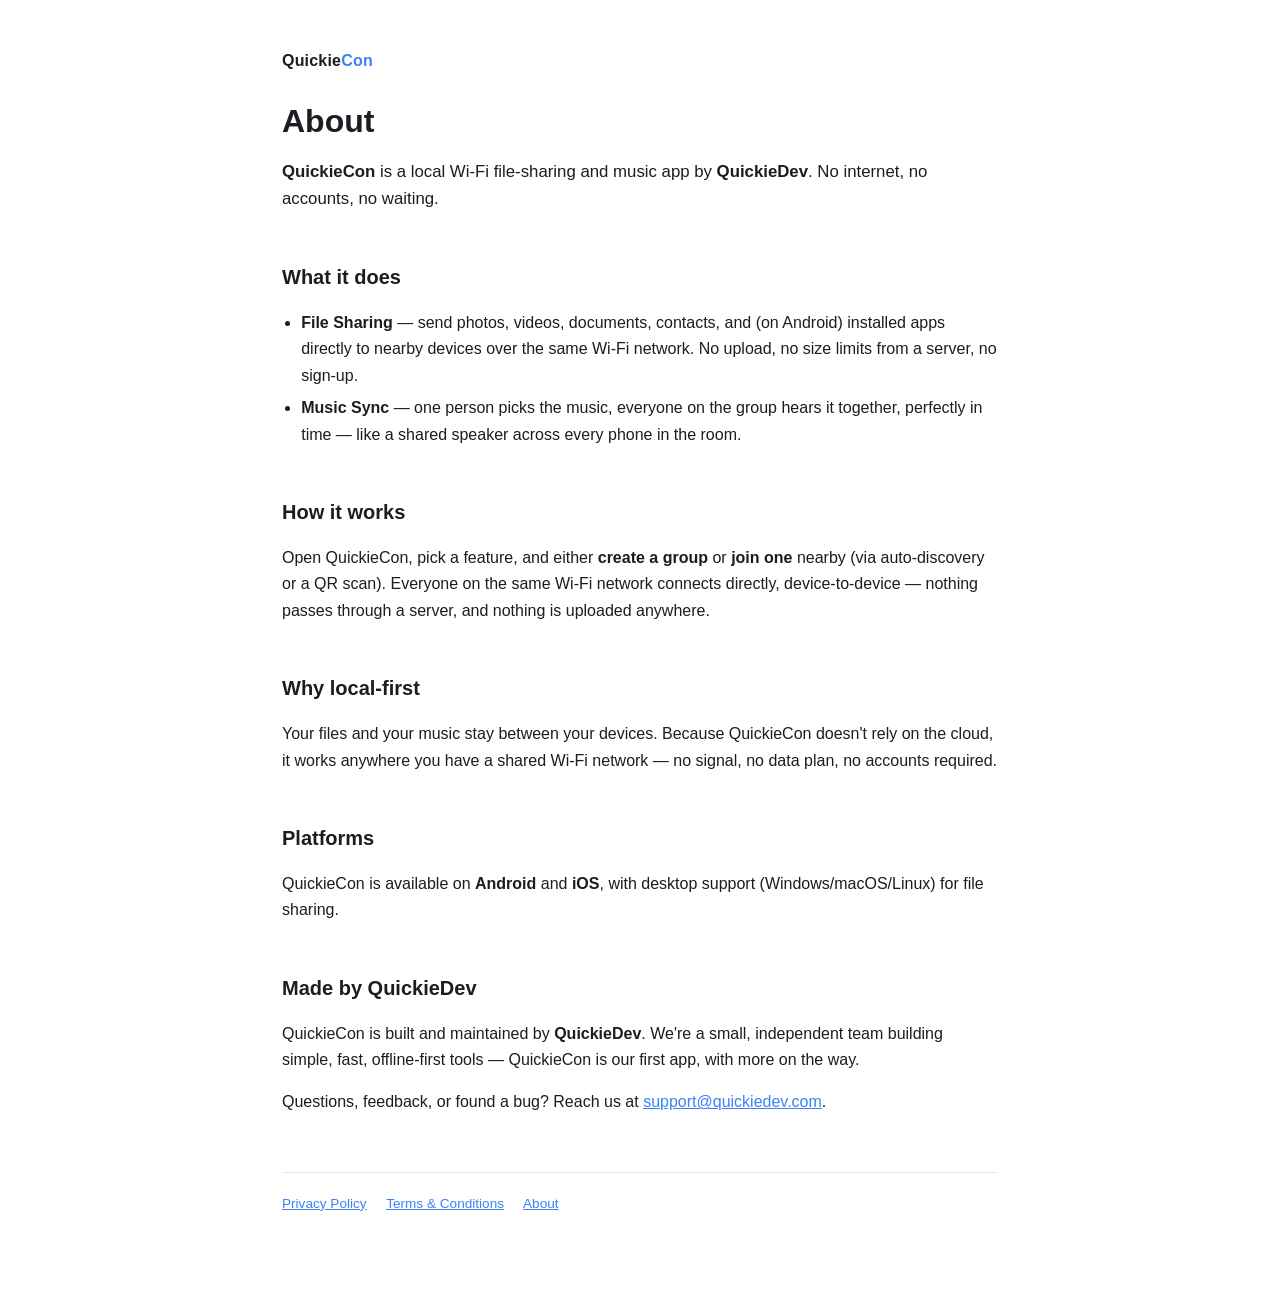
==== about.html @ 8869974a "quickie con release docs" ====
<!DOCTYPE html>
<html lang="en">
<head>
  <meta charset="utf-8">
  <meta name="viewport" content="width=device-width, initial-scale=1">
  <title>About — QuickieCon</title>
  <link rel="stylesheet" href="styles.css">
</head>
<body>
  <main>
    <a class="brand" href="index.html">Quickie<span>Con</span></a>
    <h1>About</h1>

    <p class="lead"><strong>QuickieCon</strong> is a local Wi-Fi file-sharing and music app by <strong>QuickieDev</strong>. No internet, no accounts, no waiting.</p>

    <h2>What it does</h2>
    <ul>
      <li><strong>File Sharing</strong> — send photos, videos, documents, contacts, and (on Android) installed apps directly to nearby devices over the same Wi-Fi network. No upload, no size limits from a server, no sign-up.</li>
      <li><strong>Music Sync</strong> — one person picks the music, everyone on the group hears it together, perfectly in time — like a shared speaker across every phone in the room.</li>
    </ul>

    <h2>How it works</h2>
    <p>Open QuickieCon, pick a feature, and either <strong>create a group</strong> or <strong>join one</strong> nearby (via auto-discovery or a QR scan). Everyone on the same Wi-Fi network connects directly, device-to-device — nothing passes through a server, and nothing is uploaded anywhere.</p>

    <h2>Why local-first</h2>
    <p>Your files and your music stay between your devices. Because QuickieCon doesn't rely on the cloud, it works anywhere you have a shared Wi-Fi network — no signal, no data plan, no accounts required.</p>

    <h2>Platforms</h2>
    <p>QuickieCon is available on <strong>Android</strong> and <strong>iOS</strong>, with desktop support (Windows/macOS/Linux) for file sharing.</p>

    <h2>Made by QuickieDev</h2>
    <p>QuickieCon is built and maintained by <strong>QuickieDev</strong>. We're a small, independent team building simple, fast, offline-first tools — QuickieCon is our first app, with more on the way.</p>
    <p>Questions, feedback, or found a bug? Reach us at <a href="mailto:support@quickiedev.com">support@quickiedev.com</a>.</p>

    <footer>
      <a href="privacy.html">Privacy Policy</a>
      <a href="terms.html">Terms &amp; Conditions</a>
      <a href="about.html">About</a>
    </footer>
  </main>
</body>
</html>
---- styles.css ----
:root {
  --bg: #ffffff;
  --fg: #1a1d21;
  --muted: #5b6570;
  --accent: #3b82f6;
  --rule: #e6e9ec;
  --card: #f7f9fb;
}
@media (prefers-color-scheme: dark) {
  :root {
    --bg: #0f1216;
    --fg: #e7ebef;
    --muted: #9aa4ae;
    --accent: #60a5fa;
    --rule: #232a31;
    --card: #161b21;
  }
}
* { box-sizing: border-box; }
html { -webkit-text-size-adjust: 100%; }
body {
  margin: 0;
  background: var(--bg);
  color: var(--fg);
  font: 16px/1.65 -apple-system, BlinkMacSystemFont, "Segoe UI", Roboto, Helvetica, Arial, sans-serif;
}
main {
  max-width: 760px;
  margin: 0 auto;
  padding: 48px 22px 80px;
}
.brand {
  display: inline-block;
  font-weight: 700;
  letter-spacing: .2px;
  text-decoration: none;
  color: var(--fg);
  margin-bottom: 28px;
}
.brand span { color: var(--accent); }
h1 {
  font-size: 2rem;
  line-height: 1.2;
  margin: 0 0 6px;
}
h2 {
  font-size: 1.25rem;
  margin: 40px 0 10px;
  padding-top: 8px;
}
h3 { font-size: 1.05rem; margin: 26px 0 8px; }
.meta {
  color: var(--muted);
  font-size: .9rem;
  margin: 0 0 8px;
}
.lead { font-size: 1.05rem; }
hr {
  border: 0;
  border-top: 1px solid var(--rule);
  margin: 32px 0;
}
a { color: var(--accent); }
ul { padding-left: 1.2em; }
li { margin: 6px 0; }
strong { font-weight: 600; }
footer {
  margin-top: 56px;
  padding-top: 20px;
  border-top: 1px solid var(--rule);
  color: var(--muted);
  font-size: .85rem;
}
footer a { margin-right: 16px; }
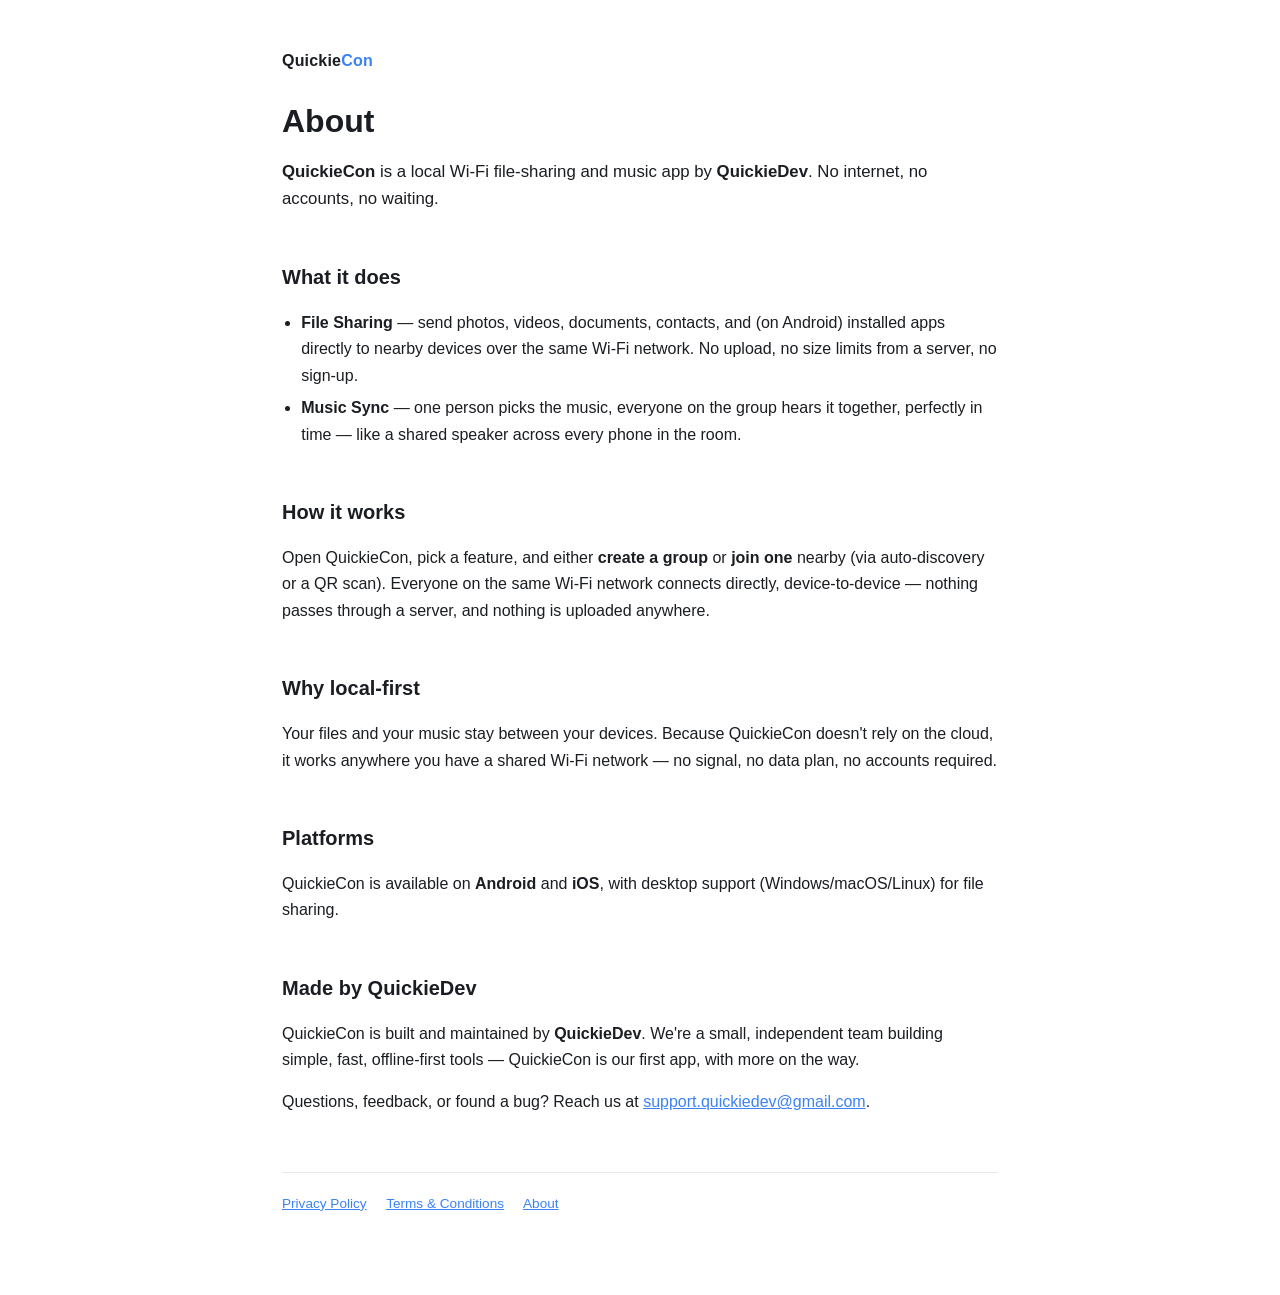
==== commit 005d6371: "9-23-26" ====
--- a/about.html
+++ b/about.html
@@ -30,7 +30,7 @@
 
     <h2>Made by QuickieDev</h2>
     <p>QuickieCon is built and maintained by <strong>QuickieDev</strong>. We're a small, independent team building simple, fast, offline-first tools — QuickieCon is our first app, with more on the way.</p>
-    <p>Questions, feedback, or found a bug? Reach us at <a href="mailto:support@quickiedev.com">support@quickiedev.com</a>.</p>
+    <p>Questions, feedback, or found a bug? Reach us at <a href="mailto:support.quickiedev@gmail.com">support.quickiedev@gmail.com</a>.</p>
 
     <footer>
       <a href="privacy.html">Privacy Policy</a>
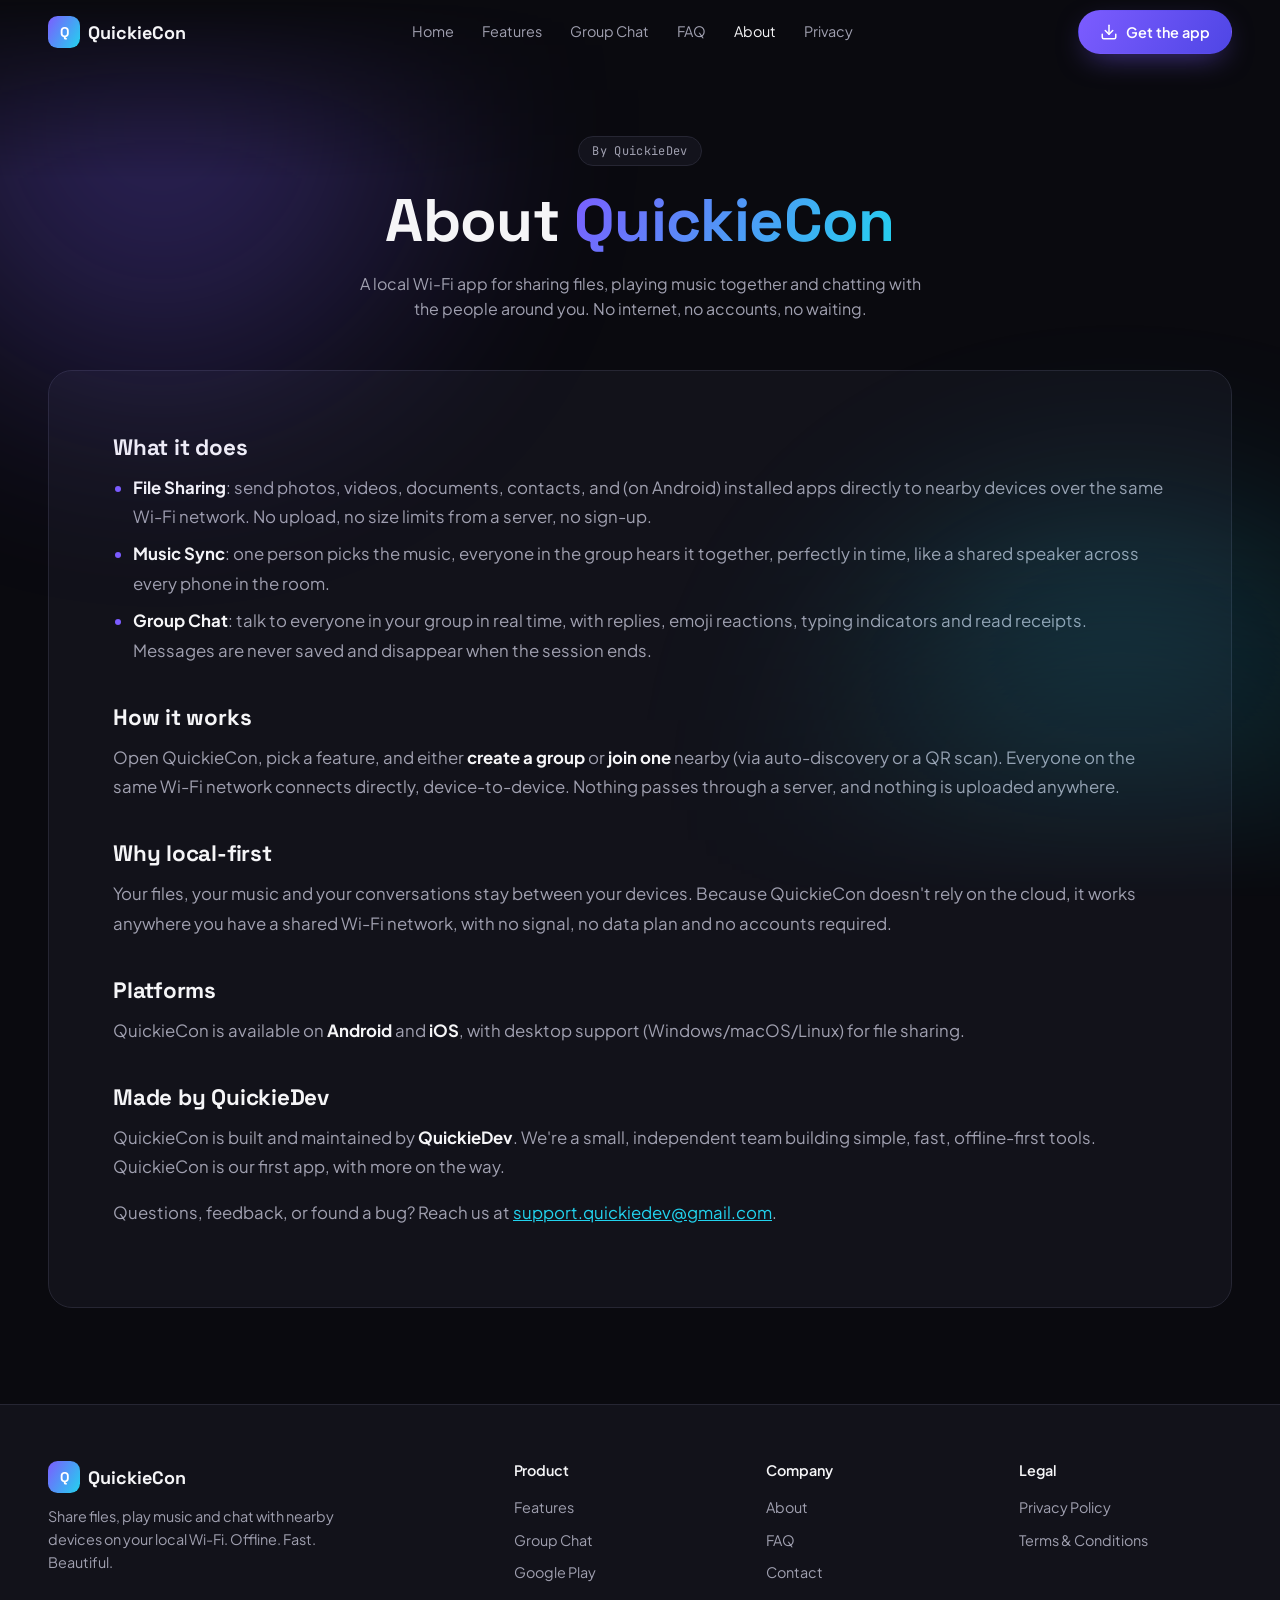
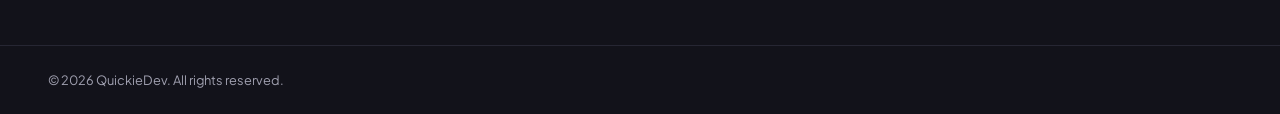
==== commit 329bc6ba: "website improvement" ====
--- a/about.html
+++ b/about.html
@@ -4,39 +4,118 @@
   <meta charset="utf-8">
   <meta name="viewport" content="width=device-width, initial-scale=1">
   <title>About — QuickieCon</title>
+  <meta name="description" content="QuickieCon is a local Wi-Fi app for sharing files, playing music together and group chat, by QuickieDev.">
+  <meta name="theme-color" content="#0a0a0f">
+  <script>document.documentElement.classList.add('js')</script>
+  <link rel="preconnect" href="https://fonts.googleapis.com">
+  <link rel="preconnect" href="https://fonts.gstatic.com" crossorigin>
+  <link rel="stylesheet" href="https://fonts.googleapis.com/css2?family=JetBrains+Mono:wght@400;500&family=Plus+Jakarta+Sans:wght@400;500;600&family=Space+Grotesk:wght@500;600;700&display=swap">
   <link rel="stylesheet" href="styles.css">
+  <script src="site.js" defer></script>
 </head>
 <body>
-  <main>
-    <a class="brand" href="index.html">Quickie<span>Con</span></a>
-    <h1>About</h1>
+  <a class="skip" href="#main">Skip to content</a>
 
-    <p class="lead"><strong>QuickieCon</strong> is a local Wi-Fi file-sharing and music app by <strong>QuickieDev</strong>. No internet, no accounts, no waiting.</p>
+  <header class="site-header">
+    <div class="container nav-bar">
+      <a class="logo" href="index.html" aria-label="QuickieCon home"><span class="logo-mark">Q</span>QuickieCon</a>
+      <nav class="nav-links" aria-label="Primary">
+        <a href="index.html">Home</a>
+        <a href="index.html#features">Features</a>
+        <a href="index.html#chat">Group Chat</a>
+        <a href="index.html#faq">FAQ</a>
+        <a href="about.html" aria-current="page">About</a>
+        <a href="privacy.html">Privacy</a>
+      </nav>
+      <a class="btn btn-primary nav-cta" href="https://play.google.com/store/apps/details?id=com.quickie.quickiecon.share" target="_blank" rel="noopener">
+        <svg class="i" aria-hidden="true"><use href="icons.svg#download"/></svg>Get the app
+      </a>
+      <button class="menu-btn" type="button" aria-label="Open menu" aria-expanded="false" aria-controls="mobile-nav">
+        <svg class="i open-icon" aria-hidden="true"><use href="icons.svg#menu"/></svg>
+        <svg class="i close" aria-hidden="true"><use href="icons.svg#x"/></svg>
+      </button>
+    </div>
+    <nav class="mobile-nav" id="mobile-nav" aria-label="Mobile">
+      <div class="container">
+        <a href="index.html">Home</a>
+        <a href="index.html#features">Features</a>
+        <a href="index.html#chat">Group Chat</a>
+        <a href="index.html#faq">FAQ</a>
+        <a href="about.html" aria-current="page">About</a>
+        <a href="privacy.html">Privacy</a>
+        <a class="btn btn-primary" href="https://play.google.com/store/apps/details?id=com.quickie.quickiecon.share" target="_blank" rel="noopener">
+          <svg class="i" aria-hidden="true"><use href="icons.svg#download"/></svg>Get it on Google Play
+        </a>
+      </div>
+    </nav>
+  </header>
 
-    <h2>What it does</h2>
-    <ul>
-      <li><strong>File Sharing</strong> — send photos, videos, documents, contacts, and (on Android) installed apps directly to nearby devices over the same Wi-Fi network. No upload, no size limits from a server, no sign-up.</li>
-      <li><strong>Music Sync</strong> — one person picks the music, everyone on the group hears it together, perfectly in time — like a shared speaker across every phone in the room.</li>
-    </ul>
+  <main id="main">
+    <section class="page-hero" data-loop>
+      <div class="glow" aria-hidden="true"></div>
+      <div class="container">
+        <span class="pill" data-reveal>By QuickieDev</span>
+        <h1 data-reveal style="--d:.08s">About <span class="grad">QuickieCon</span></h1>
+        <p data-reveal style="--d:.16s">A local Wi-Fi app for sharing files, playing music together and chatting with the people around you. No internet, no accounts, no waiting.</p>
+      </div>
+    </section>
 
-    <h2>How it works</h2>
-    <p>Open QuickieCon, pick a feature, and either <strong>create a group</strong> or <strong>join one</strong> nearby (via auto-discovery or a QR scan). Everyone on the same Wi-Fi network connects directly, device-to-device — nothing passes through a server, and nothing is uploaded anywhere.</p>
+    <div class="container">
+      <article class="prose" data-reveal>
+        <h2>What it does</h2>
+        <ul>
+          <li><strong>File Sharing</strong>: send photos, videos, documents, contacts, and (on Android) installed apps directly to nearby devices over the same Wi-Fi network. No upload, no size limits from a server, no sign-up.</li>
+          <li><strong>Music Sync</strong>: one person picks the music, everyone in the group hears it together, perfectly in time, like a shared speaker across every phone in the room.</li>
+          <li><strong>Group Chat</strong>: talk to everyone in your group in real time, with replies, emoji reactions, typing indicators and read receipts. Messages are never saved and disappear when the session ends.</li>
+        </ul>
 
-    <h2>Why local-first</h2>
-    <p>Your files and your music stay between your devices. Because QuickieCon doesn't rely on the cloud, it works anywhere you have a shared Wi-Fi network — no signal, no data plan, no accounts required.</p>
+        <h2>How it works</h2>
+        <p>Open QuickieCon, pick a feature, and either <strong>create a group</strong> or <strong>join one</strong> nearby (via auto-discovery or a QR scan). Everyone on the same Wi-Fi network connects directly, device-to-device. Nothing passes through a server, and nothing is uploaded anywhere.</p>
 
-    <h2>Platforms</h2>
-    <p>QuickieCon is available on <strong>Android</strong> and <strong>iOS</strong>, with desktop support (Windows/macOS/Linux) for file sharing.</p>
+        <h2>Why local-first</h2>
+        <p>Your files, your music and your conversations stay between your devices. Because QuickieCon doesn't rely on the cloud, it works anywhere you have a shared Wi-Fi network, with no signal, no data plan and no accounts required.</p>
 
-    <h2>Made by QuickieDev</h2>
-    <p>QuickieCon is built and maintained by <strong>QuickieDev</strong>. We're a small, independent team building simple, fast, offline-first tools — QuickieCon is our first app, with more on the way.</p>
-    <p>Questions, feedback, or found a bug? Reach us at <a href="mailto:support.quickiedev@gmail.com">support.quickiedev@gmail.com</a>.</p>
+        <h2>Platforms</h2>
+        <p>QuickieCon is available on <strong>Android</strong> and <strong>iOS</strong>, with desktop support (Windows/macOS/Linux) for file sharing.</p>
 
-    <footer>
-      <a href="privacy.html">Privacy Policy</a>
-      <a href="terms.html">Terms &amp; Conditions</a>
-      <a href="about.html">About</a>
-    </footer>
+        <h2>Made by QuickieDev</h2>
+        <p>QuickieCon is built and maintained by <strong>QuickieDev</strong>. We're a small, independent team building simple, fast, offline-first tools. QuickieCon is our first app, with more on the way.</p>
+        <p>Questions, feedback, or found a bug? Reach us at <a href="mailto:support.quickiedev@gmail.com">support.quickiedev@gmail.com</a>.</p>
+      </article>
+    </div>
   </main>
+
+  <footer class="site-footer">
+    <div class="container footer-grid">
+      <div>
+        <a class="logo" href="index.html"><span class="logo-mark">Q</span>QuickieCon</a>
+        <p>Share files, play music and chat with nearby devices on your local Wi-Fi. Offline. Fast. Beautiful.</p>
+      </div>
+      <div>
+        <h3>Product</h3>
+        <ul>
+          <li><a href="index.html#features">Features</a></li>
+          <li><a href="index.html#chat">Group Chat</a></li>
+          <li><a href="https://play.google.com/store/apps/details?id=com.quickie.quickiecon.share" target="_blank" rel="noopener">Google Play</a></li>
+        </ul>
+      </div>
+      <div>
+        <h3>Company</h3>
+        <ul>
+          <li><a href="about.html">About</a></li>
+          <li><a href="index.html#faq">FAQ</a></li>
+          <li><a href="mailto:support.quickiedev@gmail.com">Contact</a></li>
+        </ul>
+      </div>
+      <div>
+        <h3>Legal</h3>
+        <ul>
+          <li><a href="privacy.html">Privacy Policy</a></li>
+          <li><a href="terms.html">Terms &amp; Conditions</a></li>
+        </ul>
+      </div>
+    </div>
+    <div class="container footer-bottom">© <span data-year>2026</span> QuickieDev. All rights reserved.</div>
+  </footer>
 </body>
 </html>
--- a/styles.css
+++ b/styles.css
@@ -1,74 +1,407 @@
+/* QuickieCon — GitHub Pages site. Same tokens as quickie_website (violet/cyan on near-black). */
 :root {
-  --bg: #ffffff;
-  --fg: #1a1d21;
-  --muted: #5b6570;
-  --accent: #3b82f6;
-  --rule: #e6e9ec;
-  --card: #f7f9fb;
-}
-@media (prefers-color-scheme: dark) {
-  :root {
-    --bg: #0f1216;
-    --fg: #e7ebef;
-    --muted: #9aa4ae;
-    --accent: #60a5fa;
-    --rule: #232a31;
-    --card: #161b21;
-  }
-}
-* { box-sizing: border-box; }
-html { -webkit-text-size-adjust: 100%; }
+  --bg: #0a0a0f;
+  --surface: #12121a;
+  --surface-2: #1a1a26;
+  --fg: #f5f5f7;
+  --muted: #a0a0b0;
+  --border: #262633;
+  --violet: #7c5cff;
+  --cyan: #22d3ee;
+  --indigo: #4f46e5;
+  --grad: linear-gradient(120deg, var(--violet), var(--cyan));
+  /* White text needs 4.5:1 on the whole button, so CTAs stay in the violet→indigo range. */
+  --grad-cta: linear-gradient(120deg, var(--violet), var(--indigo));
+  --font-display: "Space Grotesk", system-ui, sans-serif;
+  --font-sans: "Plus Jakarta Sans", system-ui, sans-serif;
+  --font-mono: "JetBrains Mono", ui-monospace, monospace;
+  --radius: 1rem;
+  --ease: cubic-bezier(0.22, 1, 0.36, 1);
+  color-scheme: dark;
+}
+
+*, *::before, *::after { box-sizing: border-box; }
+html { -webkit-text-size-adjust: 100%; scroll-behavior: smooth; scroll-padding-top: 5rem; }
 body {
   margin: 0;
   background: var(--bg);
   color: var(--fg);
-  font: 16px/1.65 -apple-system, BlinkMacSystemFont, "Segoe UI", Roboto, Helvetica, Arial, sans-serif;
-}
-main {
-  max-width: 760px;
-  margin: 0 auto;
-  padding: 48px 22px 80px;
-}
-.brand {
-  display: inline-block;
-  font-weight: 700;
-  letter-spacing: .2px;
-  text-decoration: none;
-  color: var(--fg);
-  margin-bottom: 28px;
-}
-.brand span { color: var(--accent); }
-h1 {
-  font-size: 2rem;
-  line-height: 1.2;
-  margin: 0 0 6px;
-}
-h2 {
-  font-size: 1.25rem;
-  margin: 40px 0 10px;
-  padding-top: 8px;
-}
-h3 { font-size: 1.05rem; margin: 26px 0 8px; }
-.meta {
-  color: var(--muted);
-  font-size: .9rem;
-  margin: 0 0 8px;
-}
-.lead { font-size: 1.05rem; }
-hr {
-  border: 0;
-  border-top: 1px solid var(--rule);
-  margin: 32px 0;
-}
-a { color: var(--accent); }
-ul { padding-left: 1.2em; }
-li { margin: 6px 0; }
-strong { font-weight: 600; }
-footer {
-  margin-top: 56px;
-  padding-top: 20px;
-  border-top: 1px solid var(--rule);
-  color: var(--muted);
-  font-size: .85rem;
-}
-footer a { margin-right: 16px; }
+  font: 16px/1.6 var(--font-sans);
+  -webkit-font-smoothing: antialiased;
+  overflow-x: hidden;
+}
+h1, h2, h3 { font-family: var(--font-display); line-height: 1.15; margin: 0; letter-spacing: -0.01em; }
+p { margin: 0; }
+a { color: inherit; }
+img, svg { display: block; }
+:focus-visible { outline: 2px solid var(--cyan); outline-offset: 3px; border-radius: 6px; }
+
+.i {
+  width: 1.25em; height: 1.25em; flex-shrink: 0;
+  fill: none; stroke: currentColor; stroke-width: 2; stroke-linecap: round; stroke-linejoin: round;
+}
+.grad { background: var(--grad); -webkit-background-clip: text; background-clip: text; color: transparent; }
+.muted { color: var(--muted); }
+.sr-only { position: absolute; width: 1px; height: 1px; overflow: hidden; clip: rect(0 0 0 0); white-space: nowrap; }
+.skip { position: absolute; left: 1rem; top: -4rem; z-index: 100; background: var(--surface-2); padding: .75rem 1rem; border-radius: .5rem; }
+.skip:focus { top: 1rem; }
+
+.container { width: 100%; max-width: 2000px; margin: 0 auto; padding: 0 1.25rem; }
+@media (min-width: 640px) { .container { padding: 0 2rem; } }
+@media (min-width: 1024px) { .container { padding: 0 3rem; } }
+@media (min-width: 1536px) { .container { padding: 0 4rem; } }
+/* Visuals grow on wide screens so the full-width layout stays balanced. */
+@media (min-width: 1440px) { .hero-grid .hero-visual { max-width: 32rem; } .split .scene { max-width: 34rem; } }
+.section { position: relative; padding: 6rem 0; }
+.section-head { max-width: 42rem; margin: 0 auto 3.5rem; text-align: center; }
+.section-head h2, .split h2 { font-size: clamp(2rem, 4vw, 2.75rem); }
+.section-head p { margin-top: 1rem; color: var(--muted); }
+
+/* ---------- Header ---------- */
+.site-header {
+  position: fixed; inset: 0 0 auto; z-index: 50;
+  transition: background-color .3s, border-color .3s;
+  border-bottom: 1px solid transparent;
+}
+.site-header.scrolled, .site-header.open {
+  background: rgba(10, 10, 15, .88); border-bottom-color: var(--border);
+  -webkit-backdrop-filter: blur(12px); backdrop-filter: blur(12px);
+}
+.nav-bar { display: flex; align-items: center; justify-content: space-between; height: 4rem; }
+.logo { display: inline-flex; align-items: center; gap: .5rem; text-decoration: none; font: 700 1.125rem var(--font-display); }
+.logo-mark { display: grid; place-items: center; width: 2rem; height: 2rem; border-radius: .6rem; background: var(--grad); color: #fff; font-size: .875rem; }
+.nav-links { display: none; gap: 1.75rem; }
+.nav-links a { color: var(--muted); text-decoration: none; font-size: .9rem; transition: color .2s; }
+.nav-links a:hover, .nav-links a[aria-current="page"] { color: var(--fg); }
+.nav-bar .nav-cta { display: none; }
+.menu-btn {
+  display: grid; place-items: center; width: 2.75rem; height: 2.75rem;
+  background: none; border: 0; color: var(--fg); border-radius: .6rem; cursor: pointer;
+}
+.menu-btn .i { width: 1.4rem; height: 1.4rem; }
+.menu-btn .close, .open .menu-btn .open-icon { display: none; }
+.open .menu-btn .close { display: block; }
+.mobile-nav { display: none; border-top: 1px solid var(--border); background: var(--bg); }
+.open .mobile-nav { display: block; }
+.mobile-nav .container { display: flex; flex-direction: column; gap: .25rem; padding-top: 1rem; padding-bottom: 1.5rem; }
+.mobile-nav a:not(.btn) { padding: .75rem 0; color: var(--muted); text-decoration: none; }
+.mobile-nav .btn { margin-top: .75rem; }
+@media (min-width: 960px) {
+  .nav-links, .nav-bar .nav-cta { display: flex; }
+  .menu-btn, .mobile-nav, .open .mobile-nav { display: none; }
+}
+
+/* ---------- Buttons ---------- */
+.btn {
+  display: inline-flex; align-items: center; justify-content: center; gap: .5rem;
+  min-height: 2.75rem; padding: .65rem 1.3rem; border-radius: 999px;
+  font: 600 .9rem var(--font-sans); text-decoration: none; cursor: pointer;
+  border: 1px solid transparent; transition: transform .2s var(--ease), box-shadow .2s, border-color .2s;
+}
+.btn:hover { transform: translateY(-2px) scale(1.02); }
+.btn:active { transform: scale(.98); }
+.btn-primary { background: var(--grad-cta); color: #fff; box-shadow: 0 10px 30px -10px rgba(124, 92, 255, .6); }
+.btn-primary:hover { box-shadow: 0 14px 36px -10px rgba(124, 92, 255, .8); }
+.btn-secondary { background: var(--surface-2); color: var(--fg); border-color: var(--border); }
+.btn-secondary:hover { border-color: rgba(124, 92, 255, .6); }
+.btn-lg { min-height: 3.25rem; padding: .85rem 1.75rem; font-size: 1rem; }
+
+/* ---------- Decorative background ---------- */
+.glow {
+  position: absolute; inset: 0; overflow: hidden; pointer-events: none;
+  /* Fade both ends so the blobs never show a hard edge where a section starts or ends. */
+  -webkit-mask-image: linear-gradient(transparent, #000 20%, #000 60%, transparent); mask-image: linear-gradient(transparent, #000 20%, #000 60%, transparent);
+}
+.glow::before, .glow::after {
+  content: ""; position: absolute; width: 32rem; height: 32rem; border-radius: 50%;
+  filter: blur(120px); opacity: .28;
+}
+.glow::before { background: var(--violet); top: -8rem; left: -6rem; animation: drift-a 18s ease-in-out infinite; }
+.glow::after { background: var(--cyan); bottom: -10rem; right: -6rem; animation: drift-b 22s ease-in-out infinite; }
+@keyframes drift-a { 50% { transform: translate(60px, 40px); } }
+@keyframes drift-b { 50% { transform: translate(-50px, -30px); } }
+.particles { position: absolute; inset: 0; overflow: hidden; pointer-events: none; }
+.particles span {
+  position: absolute; width: 4px; height: 4px; border-radius: 50%; background: var(--cyan); opacity: .3;
+  animation: float-dot var(--dur, 8s) ease-in-out var(--delay, 0s) infinite;
+}
+@keyframes float-dot { 50% { transform: translateY(-24px); opacity: .6; } }
+
+/* ---------- Hero ---------- */
+.hero { padding-top: 8rem; overflow: hidden; }
+.hero-grid { position: relative; display: grid; gap: 3.5rem; align-items: center; }
+@media (min-width: 960px) { .hero-grid { grid-template-columns: 1.05fr 1fr; } }
+.pill {
+  display: inline-flex; align-items: center; gap: .5rem; padding: .35rem .8rem;
+  border: 1px solid var(--border); border-radius: 999px; background: rgba(26, 26, 38, .6);
+  font: .75rem var(--font-mono); letter-spacing: .03em; color: var(--muted);
+}
+.pill-new { color: var(--fg); text-decoration: none; transition: border-color .2s; }
+.pill-new:hover { border-color: var(--violet); }
+.pill-new b { padding: .1rem .5rem; border-radius: 999px; background: var(--grad-cta); color: #fff; font-weight: 600; }
+.ping { position: relative; width: .5rem; height: .5rem; }
+.ping::before, .ping::after { content: ""; position: absolute; inset: 0; border-radius: 50%; background: var(--cyan); }
+.ping::before { animation: ping 1.4s cubic-bezier(0, 0, .2, 1) infinite; }
+@keyframes ping { 75%, 100% { transform: scale(2.4); opacity: 0; } }
+.hero h1 { margin-top: 1.25rem; font-size: clamp(2.75rem, 7vw, 4.25rem); font-weight: 700; }
+.hero .lead { margin-top: 1.5rem; max-width: 30rem; font-size: 1.125rem; color: var(--muted); }
+.hero-ctas { display: flex; flex-wrap: wrap; gap: 1rem; margin-top: 2rem; }
+.hero-meta { display: flex; flex-wrap: wrap; gap: 1.25rem; margin-top: 2rem; color: var(--muted); font-size: .85rem; }
+.hero-meta span { display: inline-flex; align-items: center; gap: .4rem; }
+.hero-meta .i { color: var(--cyan); width: 1rem; height: 1rem; }
+
+/* Hero visual: floating transfer panel */
+.hero-visual { position: relative; display: grid; place-items: center; width: 100%; max-width: 26rem; aspect-ratio: 1; margin: 0 auto; }
+.panel {
+  border: 1px solid var(--border); border-radius: 1.5rem; background: rgba(18, 18, 26, .82);
+  -webkit-backdrop-filter: blur(20px); backdrop-filter: blur(20px);
+  box-shadow: 0 30px 60px -20px rgba(124, 92, 255, .3);
+}
+.hero-panel { width: 19rem; max-width: 88%; padding: 1.25rem; animation: bob 6s ease-in-out infinite; }
+@keyframes bob { 50% { transform: translateY(-10px); } }
+.panel-top { display: flex; align-items: center; justify-content: space-between; }
+.panel-title { display: flex; align-items: center; gap: .5rem; font-weight: 600; font-size: .9rem; }
+.panel-title .logo-mark { width: 1.75rem; height: 1.75rem; font-size: .75rem; }
+.tag { display: inline-flex; align-items: center; gap: .3rem; padding: .2rem .55rem; border-radius: 999px; background: var(--surface-2); font-size: .7rem; color: var(--muted); }
+.tag .i { width: .8rem; height: .8rem; color: var(--cyan); }
+.devices { display: flex; align-items: center; gap: .5rem; margin-top: 1rem; }
+.device { flex: 1; display: flex; flex-direction: column; align-items: center; gap: .25rem; padding: .75rem 0; border: 1px solid var(--border); border-radius: 1rem; background: rgba(26, 26, 38, .6); font-size: .7rem; color: var(--muted); }
+.device .i { color: var(--cyan); }
+.wire { position: relative; width: 2.5rem; height: 1.5rem; flex-shrink: 0; }
+.wire span { position: absolute; top: 50%; left: 0; width: 6px; height: 6px; margin-top: -3px; border-radius: 50%; background: var(--cyan); opacity: 0; animation: packet 1.4s ease-in-out infinite; }
+.wire span:nth-child(2) { animation-delay: .45s; }
+.wire span:nth-child(3) { animation-delay: .9s; }
+@keyframes packet { 0% { transform: translateX(0); opacity: 0; } 40% { opacity: 1; } 100% { transform: translateX(2.3rem); opacity: 0; } }
+.files { display: grid; gap: .65rem; margin-top: 1rem; }
+.file { display: flex; align-items: center; gap: .75rem; }
+.file-icon { display: grid; place-items: center; width: 2.25rem; height: 2.25rem; flex-shrink: 0; border-radius: .75rem; background: var(--surface-2); }
+.file-icon .i { width: 1rem; height: 1rem; }
+.file-body { flex: 1; min-width: 0; font-size: .75rem; }
+.file-row { display: flex; justify-content: space-between; gap: .5rem; }
+.file-row span:last-child { color: var(--muted); }
+.bar { height: 6px; margin-top: .35rem; border-radius: 999px; background: var(--surface-2); overflow: hidden; }
+.bar i { display: block; height: 100%; border-radius: inherit; background: var(--grad); transform-origin: left; }
+.bar i.loading { animation: fill 2.6s ease-in-out infinite; }
+@keyframes fill { from { transform: scaleX(.1); } to { transform: scaleX(1); } }
+.chip {
+  position: absolute; display: flex; align-items: center; gap: .5rem; padding: .5rem .75rem;
+  border: 1px solid var(--border); border-radius: 1rem; background: rgba(18, 18, 26, .92);
+  box-shadow: 0 20px 40px -12px rgba(0, 0, 0, .5); font-size: .7rem; line-height: 1.3;
+  animation: bob 5s ease-in-out infinite;
+}
+.chip b { display: block; color: var(--fg); }
+.chip small { color: var(--muted); font-size: .7rem; }
+.chip-icon { display: grid; place-items: center; width: 2rem; height: 2rem; border-radius: .6rem; }
+.chip-icon .i { width: 1rem; height: 1rem; }
+.chip-a { left: -.5rem; top: 1.5rem; }
+.chip-a .chip-icon { background: rgba(34, 211, 238, .15); color: var(--cyan); }
+.chip-b { right: -.25rem; bottom: 2rem; animation-duration: 6s; animation-delay: .4s; }
+.chip-b .chip-icon { background: rgba(124, 92, 255, .18); color: #a996ff; }
+.chip-c { right: 0; top: 3.5rem; animation-duration: 7s; animation-delay: .8s; }
+/* Phones: give the chips their own rows above and below the panel instead of covering it. */
+@media (max-width: 480px) {
+  .hero-grid .hero-visual { aspect-ratio: auto; padding: 4rem 0; }
+  .chip-a { left: 0; top: 0; }
+  .chip-b { right: 0; bottom: 0; }
+  .chip-c { display: none; }
+}
+.chip-c .chip-icon { background: rgba(124, 92, 255, .18); color: #a996ff; }
+
+/* ---------- Feature cards ---------- */
+.grid-3 { display: grid; gap: 1.5rem; }
+@media (min-width: 640px) { .grid-3 { grid-template-columns: repeat(2, 1fr); } }
+@media (min-width: 960px) { .grid-3 { grid-template-columns: repeat(4, 1fr); } }
+.card {
+  position: relative; height: 100%; padding: 1.5rem; border: 1px solid var(--border); border-radius: var(--radius);
+  background: var(--surface); transition: transform .3s var(--ease), border-color .3s, box-shadow .3s;
+}
+.card:hover { transform: translateY(-4px); border-color: rgba(124, 92, 255, .5); box-shadow: 0 20px 40px -20px rgba(124, 92, 255, .35); }
+.card h3 { margin: 1rem 0 .5rem; font-size: 1.1rem; }
+.card p { font-size: .9rem; color: var(--muted); }
+.card-icon { display: grid; place-items: center; width: 2.75rem; height: 2.75rem; border-radius: .75rem; background: var(--grad-cta); color: #fff; }
+.badge-new { position: absolute; top: 1.25rem; right: 1.25rem; padding: .15rem .55rem; border-radius: 999px; border: 1px solid rgba(34, 211, 238, .4); color: var(--cyan); font: 600 .7rem var(--font-mono); }
+
+/* ---------- Showcases ---------- */
+.split { display: grid; gap: 3rem; align-items: center; }
+/* Grid children default to min-width:auto, which lets wide scenes push the page sideways on phones. */
+.split > *, .hero-grid > * { min-width: 0; }
+@media (min-width: 960px) {
+  .split { grid-template-columns: 1fr 1fr; gap: 4rem; }
+  .split.flip > :first-child { order: 2; }
+}
+.kicker { display: inline-flex; align-items: center; gap: .4rem; margin-bottom: 1rem; font: 500 .75rem var(--font-mono); letter-spacing: .08em; text-transform: uppercase; color: var(--cyan); }
+.kicker .i { width: 1rem; height: 1rem; }
+.points { display: grid; gap: 1.5rem; margin: 2rem 0 0; padding: 0; list-style: none; }
+.points li { padding-left: 1rem; border-left: 2px solid rgba(124, 92, 255, .45); }
+.points.cyan li { border-left-color: rgba(34, 211, 238, .45); }
+.points h3 { font-size: 1.1rem; }
+.points p { margin-top: .25rem; font-size: .9rem; color: var(--muted); }
+.scene { width: 100%; max-width: 28rem; margin: 0 auto; padding: 1.5rem; }
+
+/* transfer scene */
+.link-row { display: flex; align-items: center; justify-content: space-between; gap: .75rem; }
+.node { display: flex; align-items: center; gap: .75rem; font-size: .75rem; color: var(--muted); }
+.node-icon { display: grid; place-items: center; width: 3.5rem; height: 3.5rem; border-radius: 1rem; background: var(--surface-2); color: var(--cyan); }
+.node-icon.v { color: #a996ff; }
+.node-icon .i { width: 1.6rem; height: 1.6rem; }
+.lane { position: relative; flex: 1; height: 2.5rem; }
+.lane::before { content: ""; position: absolute; top: 50%; left: 0; right: 0; height: 1px; background: linear-gradient(90deg, rgba(124, 92, 255, .4), rgba(34, 211, 238, .6), rgba(124, 92, 255, .4)); }
+.lane span {
+  position: absolute; top: 50%; left: 0; display: grid; place-items: center; width: 1.5rem; height: 1.5rem; margin-top: -.75rem;
+  border: 1px solid var(--border); border-radius: .4rem; background: var(--surface); color: var(--cyan); opacity: 0;
+  animation: travel 2.2s ease-in-out infinite;
+}
+.lane span .i { width: .8rem; height: .8rem; }
+.lane span:nth-child(2) { animation-delay: .7s; }
+.lane span:nth-child(3) { animation-delay: 1.4s; }
+@keyframes travel { 0% { left: 0; opacity: 0; } 15%, 85% { opacity: 1; } 100% { left: calc(100% - 1.5rem); opacity: 0; } }
+.done-row { display: flex; align-items: center; gap: 1rem; margin-top: 1.5rem; }
+.ring { position: relative; width: 4rem; height: 4rem; flex-shrink: 0; }
+.ring svg { width: 100%; height: 100%; transform: rotate(-90deg); }
+.ring .track { stroke: var(--surface-2); }
+.ring .val { stroke: var(--cyan); stroke-dasharray: 100; stroke-dashoffset: 100; transition: stroke-dashoffset 1.6s ease-in-out .3s; }
+.in .ring .val, html:not(.js) .ring .val { stroke-dashoffset: 0; }
+.ring b { position: absolute; inset: 0; display: grid; place-items: center; font-size: .75rem; }
+.done-row strong { display: block; font-size: .9rem; }
+.done-row small { color: var(--muted); font-size: .75rem; }
+
+/* music scene */
+.cast { display: flex; align-items: center; gap: .5rem; }
+.cast .node-icon { width: 2.25rem; height: 2.25rem; border-radius: .75rem; }
+.cast .node-icon .i { width: 1.1rem; height: 1.1rem; }
+.cast > .i { color: var(--cyan); animation: pulse 1.8s ease-in-out infinite; }
+@keyframes pulse { 50% { opacity: .35; } }
+.status { padding: .25rem .65rem; border-radius: 999px; background: rgba(34, 211, 238, .15); color: var(--cyan); font-size: .7rem; font-weight: 600; }
+.track-info { display: flex; align-items: center; gap: .75rem; margin-top: 1.25rem; }
+.cover { display: grid; place-items: center; width: 3.5rem; height: 3.5rem; border-radius: .75rem; background: var(--grad-cta); color: #fff; }
+.track-info strong { display: block; font-size: .9rem; }
+.track-info small { color: var(--muted); font-size: .75rem; }
+.wave { display: flex; align-items: flex-end; justify-content: center; gap: 4px; height: 4rem; margin-top: 1.25rem; overflow: hidden; }
+.wave span {
+  width: 6px; height: 100%; border-radius: 999px; transform-origin: bottom;
+  background: linear-gradient(180deg, var(--cyan), var(--violet));
+  transform: scaleY(var(--h)); animation: eq var(--dur) ease-in-out var(--delay) infinite;
+}
+@keyframes eq { 0%, 100% { transform: scaleY(calc(var(--h) * .4)); } 30% { transform: scaleY(var(--h)); } 60% { transform: scaleY(calc(var(--h) * .55)); } }
+.playhead { margin-top: 1rem; }
+.playhead .bar i { background: linear-gradient(90deg, var(--cyan), var(--violet)); animation: fill 8s linear infinite; }
+.times { display: flex; justify-content: space-between; margin-top: .35rem; font-size: .7rem; color: var(--muted); }
+
+/* chat scene */
+.chat-head { display: flex; align-items: center; justify-content: space-between; padding-bottom: 1rem; border-bottom: 1px solid var(--border); }
+.chat-head strong { display: block; font-size: .9rem; }
+.chat-head small { color: var(--muted); font-size: .72rem; }
+.avatars { display: flex; }
+.avatars span { display: grid; place-items: center; width: 1.9rem; height: 1.9rem; margin-left: -.45rem; border: 2px solid var(--surface); border-radius: 50%; font-size: .7rem; font-weight: 700; color: #fff; }
+.avatars span:first-child { margin-left: 0; }
+/* Fixed height + bottom-anchored: new messages push older ones up, like a real thread. */
+.chat-body { display: flex; flex-direction: column; justify-content: flex-end; gap: .9rem; height: 19rem; padding-top: 1rem; overflow: hidden; }
+.msg { max-width: 80%; align-self: flex-start; }
+.js .chat-scene .msg:not(.show) { display: none; }
+.msg.show { animation: msg-in .35s var(--ease); }
+@keyframes msg-in { from { opacity: 0; transform: translateY(10px) scale(.96); } }
+.msg .who { display: block; margin: 0 0 .15rem .6rem; font-size: .68rem; font-weight: 600; }
+.bubble { position: relative; padding: .55rem .8rem; border-radius: 1rem 1rem 1rem .3rem; background: var(--surface-2); font-size: .82rem; line-height: 1.45; }
+.msg.me { align-self: flex-end; }
+.msg.me .bubble { border-radius: 1rem 1rem .3rem 1rem; background: var(--grad-cta); color: #fff; }
+.meta { display: flex; justify-content: flex-end; align-items: center; gap: .25rem; margin-top: .15rem; font-size: .65rem; color: rgba(255, 255, 255, .75); }
+.meta .i { width: .9rem; height: .9rem; color: #7dd3fc; }
+.quote { margin-bottom: .35rem; padding: .3rem .5rem; border-left: 2px solid var(--cyan); border-radius: .35rem; background: rgba(0, 0, 0, .2); font-size: .72rem; color: rgba(255, 255, 255, .8); }
+.react { position: absolute; right: .4rem; bottom: -.8rem; padding: .05rem .4rem; border: 1px solid var(--border); border-radius: 999px; background: var(--surface); font-size: .72rem; color: var(--fg); transition: transform .3s cubic-bezier(.34, 1.56, .64, 1); }
+.js .chat-scene .react:not(.show) { transform: scale(0); }
+.typing { display: inline-flex; gap: 4px; padding: .7rem .85rem; border-radius: 1rem 1rem 1rem .3rem; background: var(--surface-2); }
+.typing span { width: 6px; height: 6px; border-radius: 50%; background: var(--muted); animation: blink 1.2s infinite; }
+.typing span:nth-child(2) { animation-delay: .2s; }
+.typing span:nth-child(3) { animation-delay: .4s; }
+@keyframes blink { 0%, 60%, 100% { opacity: .3; transform: none; } 30% { opacity: 1; transform: translateY(-3px); } }
+.composer { display: flex; align-items: center; gap: .6rem; margin-top: 1rem; padding: .55rem .75rem; border: 1px solid var(--border); border-radius: 999px; background: var(--bg); color: var(--muted); font-size: .8rem; }
+.composer .i { width: 1.1rem; height: 1.1rem; }
+.composer span { flex: 1; }
+
+/* ---------- Steps ---------- */
+.steps { display: grid; gap: 1.5rem; counter-reset: step; }
+@media (min-width: 768px) { .steps { grid-template-columns: repeat(3, 1fr); } }
+.step { counter-increment: step; }
+.step::before { content: "0" counter(step); display: block; margin-bottom: .75rem; font: 700 2.25rem var(--font-display); background: var(--grad); -webkit-background-clip: text; background-clip: text; color: transparent; }
+.step h3 { font-size: 1.1rem; }
+.step p { margin-top: .5rem; color: var(--muted); font-size: .9rem; }
+
+/* ---------- Platforms ---------- */
+.platforms { display: grid; grid-template-columns: repeat(2, 1fr); gap: 1.25rem; }
+@media (min-width: 768px) { .platforms { grid-template-columns: repeat(4, 1fr); } }
+.platform { display: flex; flex-direction: column; align-items: center; gap: .75rem; text-align: center; }
+.platform .node-icon { width: 3rem; height: 3rem; color: var(--fg); }
+.platform h3 { margin: 0; font-size: 1rem; }
+.platform small { padding: .15rem .6rem; border: 1px solid var(--border); border-radius: 999px; background: var(--surface-2); color: var(--muted); font-size: .72rem; }
+.platform a small { border-color: rgba(34, 211, 238, .4); color: var(--cyan); }
+
+/* ---------- FAQ ---------- */
+.faq { display: grid; gap: 1rem; align-items: start; }
+@media (min-width: 960px) { .faq { grid-template-columns: 1fr 1fr; } }
+.faq details { border: 1px solid var(--border); border-radius: var(--radius); background: var(--surface); transition: border-color .2s; }
+.faq details[open] { border-color: rgba(124, 92, 255, .45); }
+.faq summary { display: flex; align-items: center; justify-content: space-between; gap: 1rem; padding: 1.15rem 1.25rem; cursor: pointer; font-weight: 600; list-style: none; }
+.faq summary::-webkit-details-marker { display: none; }
+.faq summary .i { color: var(--muted); transition: transform .25s var(--ease); }
+.faq details[open] summary .i { transform: rotate(180deg); }
+.faq details p { padding: 0 1.25rem 1.25rem; color: var(--muted); font-size: .92rem; }
+
+/* ---------- CTA band ---------- */
+.cta-band {
+  position: relative; overflow: hidden; padding: 3.5rem 1.5rem; text-align: center;
+  border: 1px solid var(--border); border-radius: 1.75rem;
+  background: radial-gradient(60% 120% at 50% 0%, rgba(124, 92, 255, .28), transparent 70%), var(--surface);
+}
+.cta-band h2 { font-size: clamp(1.9rem, 4vw, 2.6rem); }
+.cta-band p { max-width: 34rem; margin: 1rem auto 0; color: var(--muted); }
+.cta-band .hero-ctas { justify-content: center; }
+
+/* ---------- Content pages (about / privacy / terms) ---------- */
+.page-hero { padding: 8.5rem 0 3rem; overflow: hidden; text-align: center; }
+.page-hero h1 { position: relative; font-size: clamp(2.5rem, 6vw, 3.75rem); }
+.page-hero p { position: relative; max-width: 36rem; margin: 1rem auto 0; color: var(--muted); }
+.page-hero .pill { position: relative; margin-bottom: 1.25rem; }
+.prose {
+  margin: 0 0 6rem; padding: 2rem 1.25rem;
+  border: 1px solid var(--border); border-radius: 1.5rem; background: var(--surface);
+  color: var(--muted); line-height: 1.75;
+}
+@media (min-width: 640px) { .prose { padding: 3rem; } }
+@media (min-width: 1280px) { .prose { padding: 4rem; font-size: 1.05rem; } }
+.prose h2 { margin: 2.5rem 0 .75rem; color: var(--fg); font-size: 1.4rem; }
+.prose h2:first-child { margin-top: 0; }
+.prose p, .prose ul { margin: 0 0 1rem; }
+.prose ul { padding-left: 1.25rem; }
+.prose li { margin-bottom: .5rem; }
+.prose li::marker { color: var(--violet); }
+.prose strong { color: var(--fg); }
+.prose a { color: var(--cyan); }
+.prose hr { margin: 2rem 0; border: 0; border-top: 1px solid var(--border); }
+.prose .lead { color: var(--fg); font-size: 1.05rem; }
+.meta-line { display: inline-flex; flex-wrap: wrap; justify-content: center; gap: .5rem 1.25rem; margin-top: 1.25rem; font: .8rem var(--font-mono); color: var(--muted); position: relative; }
+
+/* ---------- Footer ---------- */
+.site-footer { border-top: 1px solid var(--border); background: var(--surface); }
+.footer-grid { display: grid; gap: 2.5rem; padding-top: 3.5rem; padding-bottom: 3.5rem; }
+@media (min-width: 640px) { .footer-grid { grid-template-columns: repeat(2, 1fr); } }
+@media (min-width: 960px) { .footer-grid { grid-template-columns: 2fr 1fr 1fr 1fr; } }
+.footer-grid p { max-width: 20rem; margin-top: .75rem; color: var(--muted); font-size: .9rem; }
+.footer-grid h3 { margin-bottom: .75rem; font: 600 .9rem var(--font-sans); }
+.footer-grid ul { margin: 0; padding: 0; list-style: none; }
+.footer-grid li a { display: inline-block; padding: .3rem 0; color: var(--muted); text-decoration: none; font-size: .9rem; transition: color .2s; }
+.footer-grid li a:hover { color: var(--fg); }
+.footer-bottom { padding-top: 1.5rem; padding-bottom: 1.5rem; border-top: 1px solid var(--border); color: var(--muted); font-size: .8rem; }
+
+/* ---------- Scroll reveal (only when JS is running) ---------- */
+.js [data-reveal] { opacity: 0; transform: translateY(24px); transition: opacity .6s var(--ease), transform .6s var(--ease), filter .6s var(--ease); transition-delay: var(--d, 0s); }
+.js [data-reveal="blur"] { filter: blur(12px); }
+.js [data-reveal].in { opacity: 1; transform: none; filter: none; }
+
+/* Loops pause while their section is off-screen, so idle blur/animation never costs battery. */
+.paused, .paused *, .paused::before, .paused::after { animation-play-state: paused !important; }
+
+@media (prefers-reduced-motion: reduce) {
+  html { scroll-behavior: auto; }
+  *, *::before, *::after { animation-duration: .001ms !important; animation-iteration-count: 1 !important; transition-duration: .001ms !important; }
+  .particles { display: none; }
+}
